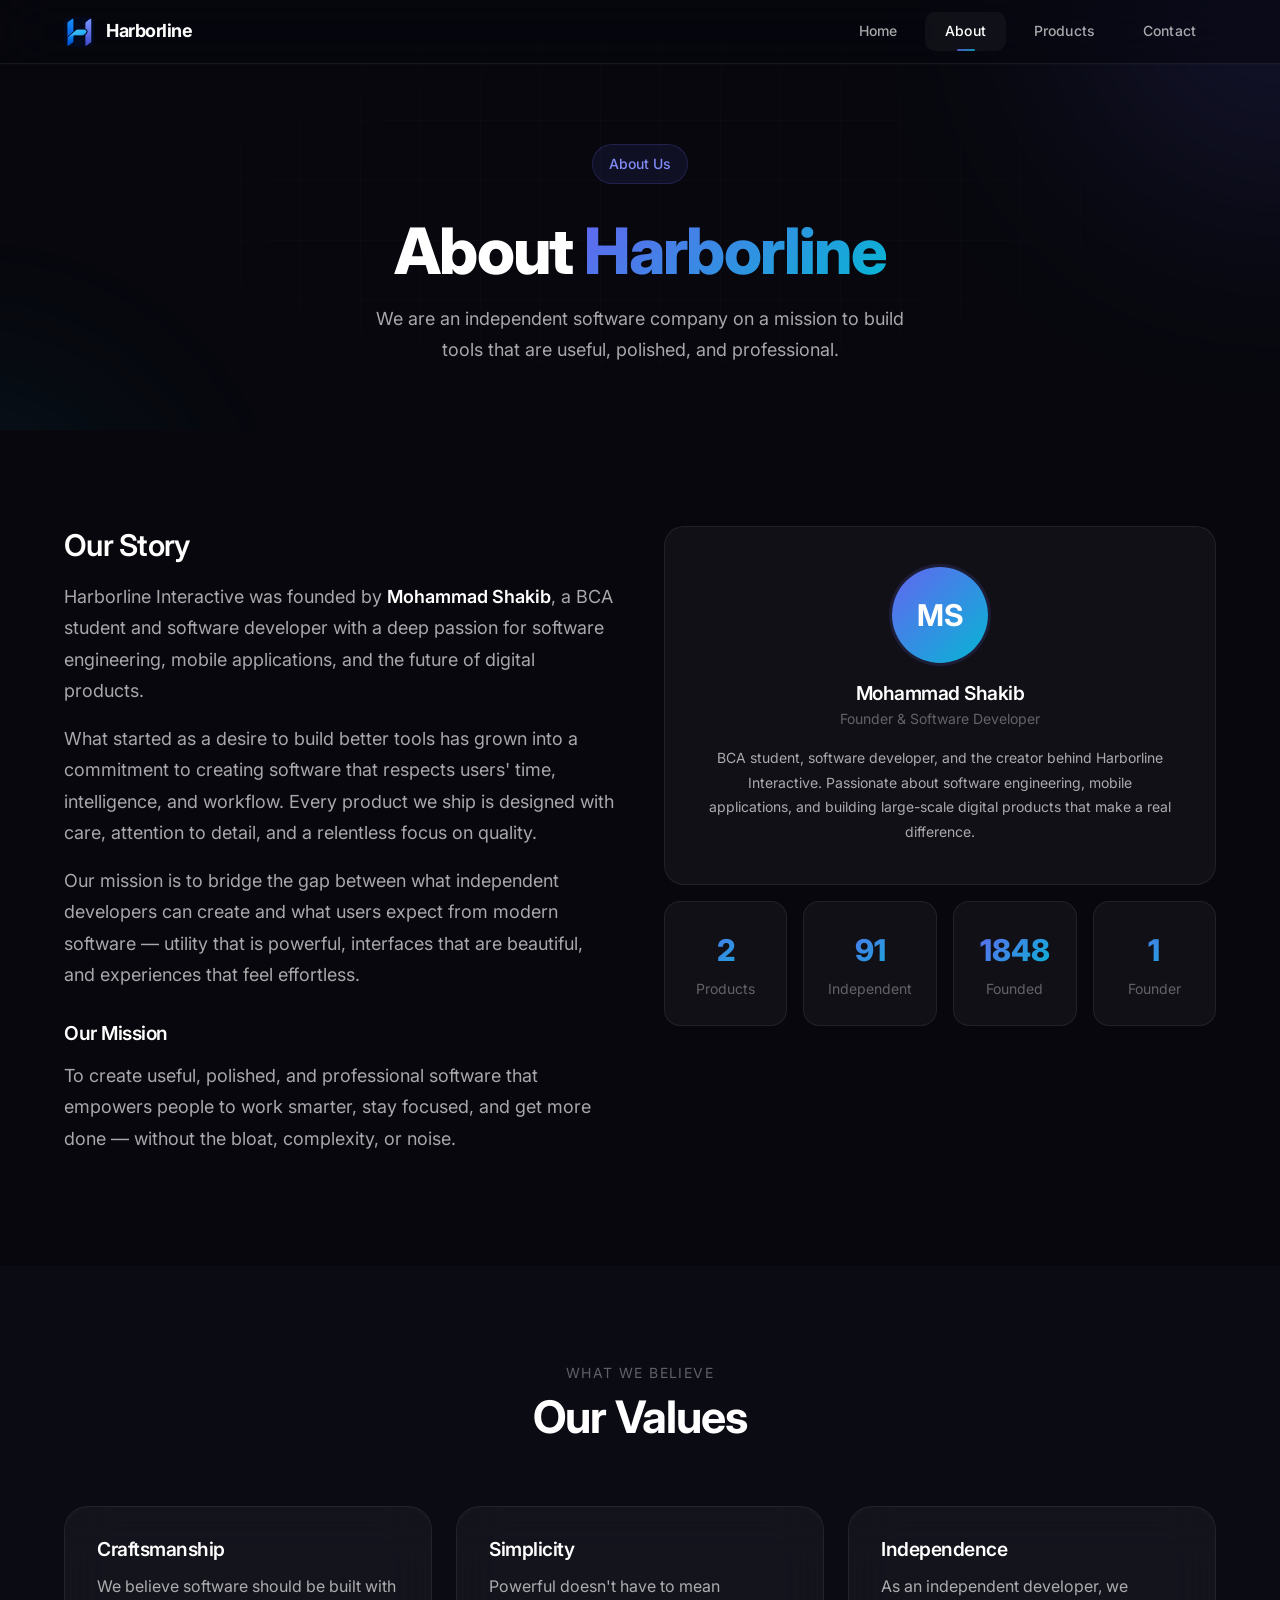
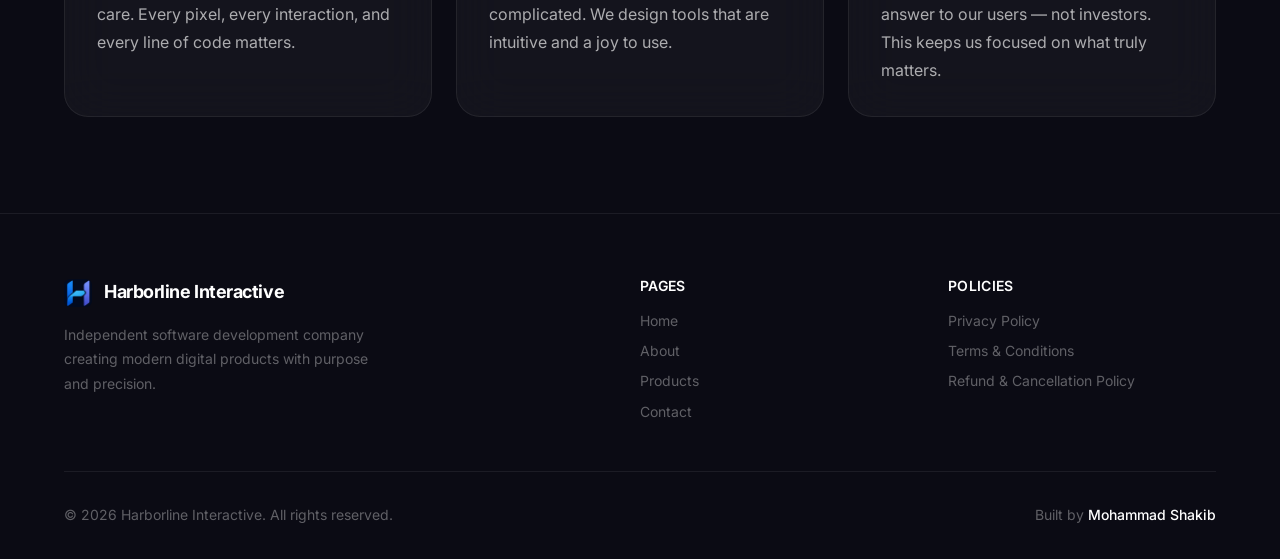
==== about.html @ 97994114 "Initial commit — Harborline Interactive website" ====
<!DOCTYPE html>
<html lang="en">
<head>
  <meta charset="UTF-8">
  <meta name="viewport" content="width=device-width, initial-scale=1.0">
  <title>About — Harborline Interactive</title>
  <meta name="description" content="Learn about Harborline Interactive, founded by Mohammad Shakib — an independent software development company building modern utility applications and productivity tools.">
  <link rel="canonical" href="https://harborline.com/about.html">
  <meta property="og:title" content="About — Harborline Interactive">
  <meta property="og:description" content="Independent software development company founded by Mohammad Shakib.">
  <meta property="og:url" content="https://harborline.com/about.html">
  <meta property="og:type" content="website">
  <link rel="icon" type="image/svg+xml" href="data:image/svg+xml,%3Csvg xmlns='http://www.w3.org/2000/svg' viewBox='0 0 32 32'%3E%3Crect width='32' height='32' rx='8' fill='%236366f1'/%3E%3Ctext x='16' y='22' font-size='18' font-weight='800' fill='white' text-anchor='middle' font-family='Inter, sans-serif'%3EH%3C/text%3E%3C/svg%3E">
  <link rel="stylesheet" href="css/style.css">
</head>
<body>

  <!-- Navigation -->
  <header class="nav" role="banner">
    <div class="nav-inner">
      <a href="index.html" class="nav-logo" aria-label="Harborline Interactive Home">
        <img src="assets/images/harborline-logo.jpeg" alt="Harborline Interactive" class="nav-logo-img">
        <span>Harborline</span>
      </a>
      <nav class="nav-links" role="navigation" aria-label="Main navigation">
        <a href="index.html">Home</a>
        <a href="about.html">About</a>
        <a href="products.html">Products</a>
        <a href="contact.html">Contact</a>
      </nav>
      <button class="nav-toggle" aria-label="Toggle menu" aria-expanded="false">
        <svg class="nav-icon-hamburger" xmlns="http://www.w3.org/2000/svg" width="20" height="20" viewBox="0 0 24 24" fill="none" stroke="currentColor" stroke-width="2" stroke-linecap="round" stroke-linejoin="round"><line x1="4" x2="20" y1="12" y2="12"/><line x1="4" x2="20" y1="6" y2="6"/><line x1="4" x2="20" y1="18" y2="18"/></svg>
        <svg class="nav-icon-close" xmlns="http://www.w3.org/2000/svg" width="20" height="20" viewBox="0 0 24 24" fill="none" stroke="currentColor" stroke-width="2" stroke-linecap="round" stroke-linejoin="round" style="display:none"><path d="M18 6 6 18"/><path d="m6 6 12 12"/></svg>
      </button>
    </div>
  </header>

  <!-- Hero -->
  <section class="about-hero" aria-label="About hero">
    <div class="hero-bg" aria-hidden="true">
      <div class="hero-grid"></div>
      <div class="hero-gradient hero-gradient-1" style="width:400px;height:400px;"></div>
      <div class="hero-gradient hero-gradient-2" style="width:300px;height:300px;"></div>
    </div>
    <div class="container">
      <div class="reveal">
        <span class="hero-badge">About Us</span>
        <h1 class="heading-1" style="margin-bottom:var(--space-4);">
          About <span class="text-gradient">Harborline</span>
        </h1>
        <p class="body-large" style="max-width:540px;margin:0 auto;">
          We are an independent software company on a mission to build tools that are useful, polished, and professional.
        </p>
      </div>
    </div>
  </section>

  <!-- Story -->
  <section class="section" aria-label="Our story">
    <div class="container">
      <div class="about-grid">
        <div class="about-content">
          <div class="reveal">
            <h2 class="heading-3" style="margin-bottom:var(--space-4);">Our Story</h2>
            <p>
              Harborline Interactive was founded by <strong style="color:var(--color-text-primary);font-weight:600;">Mohammad Shakib</strong>, a BCA student and software developer with a deep passion for software engineering, mobile applications, and the future of digital products.
            </p>
            <p>
              What started as a desire to build better tools has grown into a commitment to creating software that respects users' time, intelligence, and workflow. Every product we ship is designed with care, attention to detail, and a relentless focus on quality.
            </p>
            <p>
              Our mission is to bridge the gap between what independent developers can create and what users expect from modern software — utility that is powerful, interfaces that are beautiful, and experiences that feel effortless.
            </p>
          </div>
          <div class="reveal reveal-delay-2" style="margin-top:var(--space-8);">
            <h3 class="heading-4" style="margin-bottom:var(--space-4);">Our Mission</h3>
            <p>
              To create useful, polished, and professional software that empowers people to work smarter, stay focused, and get more done — without the bloat, complexity, or noise.
            </p>
          </div>
        </div>
        <div>
          <div class="reveal reveal-delay-1">
            <div class="about-founder">
              <div class="about-founder-avatar" aria-hidden="true">MS</div>
              <h3 class="heading-4">Mohammad Shakib</h3>
              <p class="founder-title">Founder &amp; Software Developer</p>
              <p class="founder-bio">
                BCA student, software developer, and the creator behind Harborline Interactive. Passionate about software engineering, mobile applications, and building large-scale digital products that make a real difference.
              </p>
            </div>
          </div>
          <div class="about-stats" style="margin-top:var(--space-4);">
            <div class="stat-item reveal reveal-scale reveal-delay-1">
              <div class="stat-number text-gradient" data-count="2" data-suffix="+">0</div>
              <div class="stat-label">Products</div>
            </div>
            <div class="stat-item reveal reveal-scale reveal-delay-2">
              <div class="stat-number text-gradient" data-count="100" data-suffix="%">0</div>
              <div class="stat-label">Independent</div>
            </div>
            <div class="stat-item reveal reveal-scale reveal-delay-3">
              <div class="stat-number text-gradient" data-count="2025" data-suffix="">0</div>
              <div class="stat-label">Founded</div>
            </div>
            <div class="stat-item reveal reveal-scale reveal-delay-4">
              <div class="stat-number text-gradient" data-count="1" data-suffix="">0</div>
              <div class="stat-label">Founder</div>
            </div>
          </div>
        </div>
      </div>
    </div>
  </section>

  <!-- Values -->
  <section class="section" style="background:var(--color-bg-alt);" aria-label="Our values">
    <div class="container">
      <div class="section-header reveal">
        <span class="text-small" style="display:block;margin-bottom:var(--space-2);text-transform:uppercase;letter-spacing:0.1em;">What We Believe</span>
        <h2 class="heading-2">Our Values</h2>
      </div>
      <div class="grid-3">
        <div class="glass-card reveal reveal-delay-1">
          <h3 class="heading-4" style="margin-bottom:var(--space-3);">Craftsmanship</h3>
          <p class="body-regular">We believe software should be built with care. Every pixel, every interaction, and every line of code matters.</p>
        </div>
        <div class="glass-card reveal reveal-delay-2">
          <h3 class="heading-4" style="margin-bottom:var(--space-3);">Simplicity</h3>
          <p class="body-regular">Powerful doesn't have to mean complicated. We design tools that are intuitive and a joy to use.</p>
        </div>
        <div class="glass-card reveal reveal-delay-3">
          <h3 class="heading-4" style="margin-bottom:var(--space-3);">Independence</h3>
          <p class="body-regular">As an independent developer, we answer to our users — not investors. This keeps us focused on what truly matters.</p>
        </div>
      </div>
    </div>
  </section>

  <!-- Footer -->
  <footer class="footer" role="contentinfo">
    <div class="container">
      <div class="footer-grid">
        <div class="footer-brand">
          <a href="index.html" class="nav-logo">
            <img src="assets/images/harborline-logo.jpeg" alt="Harborline Interactive" class="nav-logo-img">
            <span>Harborline Interactive</span>
          </a>
          <p>Independent software development company creating modern digital products with purpose and precision.</p>
        </div>
        <div class="footer-links">
          <h4>Pages</h4>
          <nav aria-label="Footer pages">
            <a href="index.html">Home</a>
            <a href="about.html">About</a>
            <a href="products.html">Products</a>
            <a href="contact.html">Contact</a>
          </nav>
        </div>
        <div class="footer-links">
          <h4>Policies</h4>
          <nav aria-label="Footer policies">
            <a href="privacy.html">Privacy Policy</a>
            <a href="terms.html">Terms &amp; Conditions</a>
            <a href="refund.html">Refund &amp; Cancellation Policy</a>
          </nav>
        </div>
      </div>
      <div class="footer-bottom">
        <p>&copy; <span class="footer-year">2025</span> Harborline Interactive. All rights reserved.</p>
        <p>Built by <strong style="color:var(--color-text-primary);font-weight:500;">Mohammad Shakib</strong></p>
      </div>
    </div>
  </footer>

  <script src="js/main.js"></script>
</body>
</html>
---- css/style.css ----
/* ==========================================================================
   Harborline Interactive — Design System
   ========================================================================== */

@import url('https://fonts.googleapis.com/css2?family=Inter:wght@300;400;500;600;700;800;900&display=swap');

/* --------------------------------------------------------------------------
   1.  CSS Custom Properties
   -------------------------------------------------------------------------- */
:root {
  /* Colours */
  --color-bg: #07070d;
  --color-bg-alt: #0b0b14;
  --color-surface: rgba(255, 255, 255, 0.03);
  --color-surface-hover: rgba(255, 255, 255, 0.06);
  --color-surface-glass: rgba(255, 255, 255, 0.04);
  --color-surface-glass-strong: rgba(255, 255, 255, 0.07);
  --color-border: rgba(255, 255, 255, 0.07);
  --color-border-hover: rgba(255, 255, 255, 0.14);
  --color-border-subtle: rgba(255, 255, 255, 0.04);
  --color-text-primary: #ffffff;
  --color-text-secondary: rgba(255, 255, 255, 0.65);
  --color-text-tertiary: rgba(255, 255, 255, 0.35);
  --color-accent: #6366f1;
  --color-accent-light: #818cf8;
  --color-accent-dark: #4f46e5;
  --color-cyan: #06b6d4;
  --color-cyan-light: #22d3ee;
  --color-gradient-1: linear-gradient(135deg, #6366f1, #06b6d4);
  --color-gradient-2: linear-gradient(135deg, #4f46e5, #0891b2);
  --color-gradient-text: linear-gradient(135deg, #6366f1 0%, #06b6d4 100%);
  --color-gradient-soft: linear-gradient(135deg, rgba(99, 102, 241, 0.15), rgba(6, 182, 212, 0.08));
  --color-success: #10b981;
  --color-warning: #f59e0b;
  --color-error: #ef4444;

  /* Typography */
  --font-sans: 'Inter', -apple-system, BlinkMacSystemFont, 'Segoe UI', Roboto, sans-serif;
  --font-mono: 'JetBrains Mono', 'Fira Code', monospace;

  --text-xs: 0.75rem;
  --text-sm: 0.875rem;
  --text-base: 1rem;
  --text-lg: 1.125rem;
  --text-xl: 1.25rem;
  --text-2xl: 1.5rem;
  --text-3xl: 1.875rem;
  --text-4xl: 2.25rem;
  --text-5xl: 3rem;
  --text-6xl: 3.75rem;
  --text-7xl: 4.5rem;

  --leading-tight: 1.1;
  --leading-snug: 1.3;
  --leading-normal: 1.6;
  --leading-relaxed: 1.75;

  --tracking-tight: -0.025em;
  --tracking-normal: 0;
  --tracking-wide: 0.025em;

  /* Spacing */
  --space-1: 0.25rem;
  --space-2: 0.5rem;
  --space-3: 0.75rem;
  --space-4: 1rem;
  --space-5: 1.25rem;
  --space-6: 1.5rem;
  --space-8: 2rem;
  --space-10: 2.5rem;
  --space-12: 3rem;
  --space-16: 4rem;
  --space-20: 5rem;
  --space-24: 6rem;
  --space-32: 8rem;

  /* Layout */
  --max-width: 1200px;
  --max-width-narrow: 800px;
  --nav-height: 4rem;

  /* Radius */
  --radius-sm: 6px;
  --radius-md: 10px;
  --radius-lg: 16px;
  --radius-xl: 24px;
  --radius-full: 9999px;

  /* Shadows */
  --shadow-sm: 0 1px 2px rgba(0, 0, 0, 0.3);
  --shadow-md: 0 4px 24px rgba(0, 0, 0, 0.3);
  --shadow-lg: 0 8px 48px rgba(0, 0, 0, 0.4);
  --shadow-glow: 0 0 40px rgba(99, 102, 241, 0.15);
  --shadow-glow-cyan: 0 0 40px rgba(6, 182, 212, 0.12);

  /* Transitions */
  --transition-fast: 0.2s cubic-bezier(0.16, 1, 0.3, 1);
  --transition-base: 0.4s cubic-bezier(0.16, 1, 0.3, 1);
  --transition-slow: 0.6s cubic-bezier(0.16, 1, 0.3, 1);
  --transition-spring: 0.6s cubic-bezier(0.34, 1.56, 0.64, 1);

  /* Z-index */
  --z-base: 1;
  --z-dropdown: 10;
  --z-sticky: 100;
  --z-nav: 200;
  --z-overlay: 300;
  --z-modal: 400;
}

/* --------------------------------------------------------------------------
   2.  Reset
   -------------------------------------------------------------------------- */
*,
*::before,
*::after {
  margin: 0;
  padding: 0;
  box-sizing: border-box;
}

html {
  font-size: 16px;
  scroll-behavior: smooth;
  -webkit-font-smoothing: antialiased;
  -moz-osx-font-smoothing: grayscale;
  text-rendering: optimizeLegibility;
}

body {
  font-family: var(--font-sans);
  background: var(--color-bg);
  color: var(--color-text-primary);
  line-height: var(--leading-normal);
  overflow-x: hidden;
  min-height: 100vh;
}

img, picture, video, canvas, svg {
  display: block;
  max-width: 100%;
}

input, button, textarea, select {
  font: inherit;
  color: inherit;
}

button {
  cursor: pointer;
  border: none;
  background: none;
}

a {
  color: inherit;
  text-decoration: none;
}

ul, ol {
  list-style: none;
}

h1, h2, h3, h4, h5, h6 {
  overflow-wrap: break-word;
  line-height: var(--leading-tight);
}

p {
  overflow-wrap: break-word;
}

/* Focus styles for accessibility */
:focus-visible {
  outline: 2px solid var(--color-accent);
  outline-offset: 2px;
  border-radius: var(--radius-sm);
}

/* Selection */
::selection {
  background: rgba(99, 102, 241, 0.3);
  color: white;
}

/* Scrollbar */
::-webkit-scrollbar {
  width: 6px;
}
::-webkit-scrollbar-track {
  background: var(--color-bg);
}
::-webkit-scrollbar-thumb {
  background: rgba(255, 255, 255, 0.1);
  border-radius: var(--radius-full);
}
::-webkit-scrollbar-thumb:hover {
  background: rgba(255, 255, 255, 0.2);
}

/* --------------------------------------------------------------------------
   3.  Typography
   -------------------------------------------------------------------------- */
.heading-1 {
  font-size: clamp(2.25rem, 5vw, var(--text-7xl));
  font-weight: 800;
  letter-spacing: var(--tracking-tight);
  line-height: var(--leading-tight);
}

.heading-2 {
  font-size: clamp(1.75rem, 3.5vw, var(--text-5xl));
  font-weight: 700;
  letter-spacing: var(--tracking-tight);
  line-height: var(--leading-tight);
}

.heading-3 {
  font-size: clamp(1.25rem, 2.5vw, var(--text-3xl));
  font-weight: 600;
  letter-spacing: var(--tracking-tight);
  line-height: var(--leading-snug);
}

.heading-4 {
  font-size: clamp(1.125rem, 1.5vw, var(--text-xl));
  font-weight: 600;
  letter-spacing: var(--tracking-tight);
}

.body-large {
  font-size: var(--text-lg);
  line-height: var(--leading-relaxed);
  color: var(--color-text-secondary);
}

.body-regular {
  font-size: var(--text-base);
  line-height: var(--leading-relaxed);
  color: var(--color-text-secondary);
}

.text-gradient {
  background: var(--color-gradient-text);
  -webkit-background-clip: text;
  -webkit-text-fill-color: transparent;
  background-clip: text;
}

.text-accent {
  color: var(--color-accent-light);
}

.text-small {
  font-size: var(--text-sm);
  color: var(--color-text-tertiary);
}

/* --------------------------------------------------------------------------
   4.  Layout & Grid
   -------------------------------------------------------------------------- */
.container {
  width: 100%;
  max-width: var(--max-width);
  margin: 0 auto;
  padding: 0 var(--space-6);
}

.container-narrow {
  max-width: var(--max-width-narrow);
}

.section {
  padding: var(--space-24) 0;
}

.section-header {
  text-align: center;
  max-width: 640px;
  margin: 0 auto var(--space-16);
}

.section-header h2 {
  margin-bottom: var(--space-4);
}

.section-header p {
  font-size: var(--text-lg);
  color: var(--color-text-secondary);
  line-height: var(--leading-relaxed);
}

.grid-2 {
  display: grid;
  grid-template-columns: 1fr;
  gap: var(--space-8);
}

.grid-3 {
  display: grid;
  grid-template-columns: 1fr;
  gap: var(--space-6);
}

/* --------------------------------------------------------------------------
   5.  Navigation — Premium Glass Bar
   -------------------------------------------------------------------------- */
.nav {
  position: fixed;
  top: 0;
  left: 0;
  right: 0;
  z-index: var(--z-nav);
  height: var(--nav-height);
  background: rgba(7, 7, 13, 0.55);
  backdrop-filter: blur(28px) saturate(1.2);
  -webkit-backdrop-filter: blur(28px) saturate(1.2);
  border-bottom: 1px solid var(--color-border);
  box-shadow: 0 1px 0 rgba(255, 255, 255, 0.02);
  transition: var(--transition-base);
}

.nav.scrolled {
  background: rgba(7, 7, 13, 0.88);
  border-bottom-color: var(--color-border-hover);
  box-shadow: 0 4px 32px rgba(0, 0, 0, 0.3);
}

.nav-inner {
  display: flex;
  align-items: center;
  justify-content: space-between;
  height: 100%;
  max-width: var(--max-width);
  margin: 0 auto;
  padding: 0 var(--space-6);
}

.nav-logo {
  display: flex;
  align-items: center;
  gap: var(--space-3);
  font-weight: 700;
  font-size: var(--text-lg);
  letter-spacing: var(--tracking-tight);
  color: var(--color-text-primary);
  flex-shrink: 0;
}

.nav-logo-img {
  display: block;
  height: 30px;
  width: auto;
  border-radius: var(--radius-sm);
  flex-shrink: 0;
}

.nav-links {
  display: flex;
  align-items: center;
  gap: var(--space-2);
}

.nav-links a {
  padding: var(--space-2) var(--space-5);
  border-radius: var(--radius-md);
  font-size: var(--text-sm);
  font-weight: 500;
  color: var(--color-text-secondary);
  transition: all var(--transition-fast);
  position: relative;
  letter-spacing: 0.01em;
}

.nav-links a:hover {
  color: var(--color-text-primary);
  background: rgba(255, 255, 255, 0.06);
}

.nav-links a.active {
  color: var(--color-text-primary);
  background: rgba(255, 255, 255, 0.04);
}

.nav-links a.active::after {
  content: '';
  position: absolute;
  bottom: 0;
  left: 50%;
  transform: translateX(-50%);
  width: 18px;
  height: 2px;
  background: var(--color-gradient-1);
  border-radius: var(--radius-full);
  opacity: 0.8;
}

.nav-toggle {
  display: none;
  width: 40px;
  height: 40px;
  align-items: center;
  justify-content: center;
  border-radius: var(--radius-md);
  color: var(--color-text-primary);
  background: rgba(255, 255, 255, 0.04);
  border: 1px solid var(--color-border);
  cursor: pointer;
  transition: var(--transition-fast);
  position: relative;
}

.nav-toggle:hover {
  background: rgba(255, 255, 255, 0.08);
  border-color: var(--color-border-hover);
}

.nav-toggle svg {
  width: 20px;
  height: 20px;
}

.nav-icon-hamburger,
.nav-icon-close {
  position: absolute;
  top: 50%;
  left: 50%;
  transform: translate(-50%, -50%);
}

/* Mobile menu */
@media (max-width: 768px) {
  .nav-toggle {
    display: flex;
  }

  .nav-links {
    position: fixed;
    top: var(--nav-height);
    left: 0;
    right: 0;
    background: rgba(7, 7, 13, 0.96);
    backdrop-filter: blur(28px);
    -webkit-backdrop-filter: blur(28px);
    border-bottom: 1px solid var(--color-border);
    flex-direction: column;
    padding: var(--space-5);
    gap: var(--space-1);
    transform: translateY(-110%);
    opacity: 0;
    transition: var(--transition-base);
    pointer-events: none;
  }

  .nav-links.open {
    transform: translateY(0);
    opacity: 1;
    pointer-events: all;
  }

  .nav-links a {
    width: 100%;
    padding: var(--space-3) var(--space-5);
    font-size: var(--text-base);
  }

  .nav-links a.active::after {
    display: none;
  }
}

/* --------------------------------------------------------------------------
   6.  Hero Section
   -------------------------------------------------------------------------- */
.hero {
  position: relative;
  min-height: 100vh;
  display: flex;
  align-items: center;
  justify-content: center;
  overflow: hidden;
  padding: var(--nav-height) var(--space-6) var(--space-16);
}

.hero-bg {
  position: absolute;
  inset: 0;
  z-index: 0;
  overflow: hidden;
}

.hero-gradient {
  position: absolute;
  width: 600px;
  height: 600px;
  border-radius: 50%;
  filter: blur(120px);
  opacity: 0.15;
  pointer-events: none;
}

.hero-gradient-1 {
  top: -200px;
  right: -200px;
  background: #6366f1;
  animation: float-slow 20s ease-in-out infinite;
}

.hero-gradient-2 {
  bottom: -300px;
  left: -200px;
  background: #06b6d4;
  animation: float-slow 25s ease-in-out infinite reverse;
}

.hero-gradient-3 {
  top: 50%;
  left: 50%;
  transform: translate(-50%, -50%);
  background: #8b5cf6;
  opacity: 0.08;
  animation: float-slow 30s ease-in-out infinite;
}

.hero-grid {
  position: absolute;
  inset: 0;
  background-image:
    linear-gradient(rgba(255, 255, 255, 0.02) 1px, transparent 1px),
    linear-gradient(90deg, rgba(255, 255, 255, 0.02) 1px, transparent 1px);
  background-size: 60px 60px;
  mask-image: radial-gradient(ellipse at center, black 30%, transparent 70%);
  -webkit-mask-image: radial-gradient(ellipse at center, black 30%, transparent 70%);
}

.hero-content {
  position: relative;
  z-index: 1;
  text-align: center;
  max-width: 800px;
  animation: hero-fade-in 1s ease-out forwards;
}

.hero-badge {
  display: inline-flex;
  align-items: center;
  gap: var(--space-2);
  padding: var(--space-2) var(--space-4);
  background: rgba(99, 102, 241, 0.1);
  border: 1px solid rgba(99, 102, 241, 0.2);
  border-radius: var(--radius-full);
  font-size: var(--text-sm);
  font-weight: 500;
  color: var(--color-accent-light);
  margin-bottom: var(--space-8);
  animation: hero-slide-up 0.8s 0.2s ease-out both;
}

.hero h1 {
  margin-bottom: var(--space-6);
  animation: hero-slide-up 0.8s 0.3s ease-out both;
}

.hero p {
  font-size: clamp(var(--text-lg), 2vw, var(--text-xl));
  color: var(--color-text-secondary);
  line-height: var(--leading-relaxed);
  max-width: 600px;
  margin: 0 auto var(--space-10);
  animation: hero-slide-up 0.8s 0.4s ease-out both;
}

.hero-actions {
  display: flex;
  align-items: center;
  justify-content: center;
  gap: var(--space-4);
  flex-wrap: wrap;
  animation: hero-slide-up 0.8s 0.5s ease-out both;
}

.hero-scroll {
  position: absolute;
  bottom: var(--space-10);
  left: 50%;
  transform: translateX(-50%);
  animation: hero-fade-in 1s 1.5s both;
}

.hero-scroll a {
  display: flex;
  flex-direction: column;
  align-items: center;
  gap: var(--space-2);
  color: var(--color-text-tertiary);
  font-size: var(--text-xs);
  letter-spacing: var(--tracking-wide);
  text-transform: uppercase;
  transition: var(--transition-fast);
}

.hero-scroll a:hover {
  color: var(--color-text-secondary);
}

.scroll-indicator {
  width: 1px;
  height: 40px;
  background: linear-gradient(to bottom, var(--color-text-tertiary), transparent);
  animation: scroll-pulse 2s ease-in-out infinite;
}

/* --------------------------------------------------------------------------
   7.  Buttons
   -------------------------------------------------------------------------- */
.btn {
  display: inline-flex;
  align-items: center;
  justify-content: center;
  gap: var(--space-2);
  padding: var(--space-3) var(--space-6);
  border-radius: var(--radius-md);
  font-size: var(--text-sm);
  font-weight: 600;
  line-height: 1;
  transition: var(--transition-base);
  white-space: nowrap;
  position: relative;
  overflow: hidden;
}

.btn-primary {
  background: var(--color-gradient-1);
  color: white;
  box-shadow: var(--shadow-glow);
  border: 1px solid rgba(99, 102, 241, 0.3);
}

.btn-primary:hover {
  transform: translateY(-2px);
  box-shadow: 0 8px 32px rgba(99, 102, 241, 0.25);
}

.btn-primary:active {
  transform: translateY(0);
}

.btn-secondary {
  background: var(--color-surface);
  color: var(--color-text-primary);
  border: 1px solid var(--color-border);
}

.btn-secondary:hover {
  background: var(--color-surface-hover);
  border-color: var(--color-border-hover);
  transform: translateY(-2px);
}

.btn-ghost {
  color: var(--color-text-secondary);
  background: transparent;
  border: 1px solid transparent;
}

.btn-ghost:hover {
  color: var(--color-text-primary);
  background: var(--color-surface);
}

.btn-lg {
  padding: var(--space-4) var(--space-8);
  font-size: var(--text-base);
  border-radius: var(--radius-lg);
}

.btn-sm {
  padding: var(--space-2) var(--space-4);
  font-size: var(--text-xs);
}

.btn-icon {
  width: 40px;
  height: 40px;
  padding: 0;
  display: inline-flex;
  align-items: center;
  justify-content: center;
}

/* --------------------------------------------------------------------------
   8.  Glass Card — Premium
   -------------------------------------------------------------------------- */
.glass-card {
  background: var(--color-surface-glass);
  backdrop-filter: blur(24px);
  -webkit-backdrop-filter: blur(24px);
  border: 1px solid var(--color-border);
  border-radius: var(--radius-xl);
  padding: var(--space-8);
  transition: all var(--transition-base);
}

.glass-card:hover {
  background: var(--color-surface-glass-strong);
  border-color: var(--color-border-hover);
  transform: translateY(-2px);
  box-shadow: var(--shadow-lg);
}

.glass-card-compact {
  padding: var(--space-6);
}

.glass-card-floating {
  box-shadow: var(--shadow-md);
}

.glass-card-floating:hover {
  box-shadow: var(--shadow-lg), var(--shadow-glow);
}

/* --------------------------------------------------------------------------
   9.  Product Cards — Refined with Banner Backgrounds
   -------------------------------------------------------------------------- */
.product-card {
  display: grid;
  grid-template-columns: 1fr;
  gap: var(--space-10);
  padding: var(--space-10);
  border-radius: 20px;
  background: var(--color-surface-glass);
  backdrop-filter: blur(24px);
  -webkit-backdrop-filter: blur(24px);
  border: 1px solid var(--color-border);
  transition: all var(--transition-base);
  position: relative;
  overflow: hidden;
}

.product-card:hover {
  border-color: var(--color-border-hover);
  box-shadow: var(--shadow-lg);
  background: var(--color-surface-glass-strong);
}

.product-card-info {
  position: relative;
  z-index: 1;
}

.product-card-info h3 {
  margin-bottom: var(--space-3);
}

.product-card-info > p {
  color: var(--color-text-secondary);
  line-height: var(--leading-relaxed);
  margin-bottom: var(--space-6);
}

.product-card-logo {
  display: inline-block;
  margin-bottom: var(--space-5);
}

.product-card-logo img {
  height: 44px;
  width: auto;
  border-radius: var(--radius-sm);
}

.product-features {
  display: grid;
  gap: var(--space-3);
  margin-bottom: var(--space-8);
}

.product-features li {
  display: flex;
  align-items: flex-start;
  gap: var(--space-3);
  font-size: var(--text-sm);
  color: var(--color-text-secondary);
  line-height: var(--leading-relaxed);
  padding: var(--space-2) var(--space-3);
  border-radius: var(--radius-md);
  transition: background var(--transition-fast);
}

.product-features li:hover {
  background: rgba(255, 255, 255, 0.03);
}

.product-features li svg {
  width: 18px;
  height: 18px;
  flex-shrink: 0;
  margin-top: 2px;
  opacity: 0.8;
}

.product-card-visual {
  position: relative;
  border-radius: 16px;
  overflow: hidden;
  min-height: 260px;
  display: flex;
  align-items: center;
  justify-content: center;
  background: linear-gradient(135deg, rgba(99, 102, 241, 0.08), rgba(6, 182, 212, 0.04));
  border: 1px solid var(--color-border-subtle);
}

/* Banner background system */
.product-card-banner {
  position: absolute;
  inset: 0;
  overflow: hidden;
}

.product-banner-img {
  position: absolute;
  inset: -20px;
  width: calc(100% + 40px);
  height: calc(100% + 40px);
  object-fit: cover;
  filter: blur(16px) brightness(0.55);
  opacity: 0.85;
  pointer-events: none;
  user-select: none;
}

.product-banner-overlay {
  position: absolute;
  inset: 0;
  background: linear-gradient(
    135deg,
    rgba(7, 7, 13, 0.55) 0%,
    rgba(7, 7, 13, 0.2) 50%,
    rgba(7, 7, 13, 0.4) 100%
  );
}

.product-card-logo-wrapper {
  position: relative;
  z-index: 1;
  display: flex;
  align-items: center;
  justify-content: center;
  padding: var(--space-8);
}

.product-card-logo-wrapper img {
  max-width: 120px;
  height: auto;
  filter: drop-shadow(0 4px 16px rgba(0, 0, 0, 0.4));
}

/* Products page — banner screenshot card */
.product-screenshot-card {
  position: relative;
  border-radius: 20px;
  overflow: hidden;
  min-height: 300px;
  display: flex;
  align-items: center;
  justify-content: center;
  border: 1px solid var(--color-border);
  background: var(--color-bg);
  margin-bottom: var(--space-10);
}

.product-screenshot-card .product-card-banner {
  position: absolute;
  inset: 0;
}

.product-screenshot-card .product-content {
  position: relative;
  z-index: 1;
  text-align: center;
  padding: var(--space-10);
}

.product-screenshot-card .product-content img {
  max-width: 100px;
  height: auto;
  margin: 0 auto var(--space-4);
  filter: drop-shadow(0 4px 16px rgba(0, 0, 0, 0.4));
}

.product-screenshot-card .product-content p {
  color: var(--color-text-secondary);
  font-size: var(--text-sm);
}

/* Legacy placeholder (kept for safety) */
.product-screenshot-placeholder {
  width: 100%;
  height: 100%;
  min-height: 240px;
  display: flex;
  flex-direction: column;
  align-items: center;
  justify-content: center;
  gap: var(--space-4);
  color: var(--color-text-tertiary);
  font-size: var(--text-sm);
  padding: var(--space-8);
  text-align: center;
}

.product-screenshot-placeholder .placeholder-icon {
  width: 64px;
  height: 64px;
  border-radius: var(--radius-lg);
  display: flex;
  align-items: center;
  justify-content: center;
  font-size: var(--text-2xl);
  font-weight: 700;
}

.placeholder-icon-primary {
  background: rgba(99, 102, 241, 0.15);
  color: var(--color-accent-light);
}

.placeholder-icon-cyan {
  background: rgba(6, 182, 212, 0.15);
  color: var(--color-cyan-light);
}

/* --------------------------------------------------------------------------
   10.  Feature Grid — Refined (Products page)
   -------------------------------------------------------------------------- */
.feature-grid {
  display: grid;
  grid-template-columns: 1fr;
  gap: var(--space-4);
}

.feature-item {
  padding: var(--space-6) var(--space-7);
  border-radius: 18px;
  background: var(--color-surface-glass);
  border: 1px solid var(--color-border);
  transition: all var(--transition-base);
  position: relative;
  overflow: hidden;
}

.feature-item::before {
  content: '';
  position: absolute;
  top: 0;
  left: 0;
  right: 0;
  height: 1px;
  background: linear-gradient(90deg, transparent, rgba(255, 255, 255, 0.06), transparent);
  opacity: 0;
  transition: opacity var(--transition-base);
}

.feature-item:hover {
  background: var(--color-surface-glass-strong);
  border-color: var(--color-border-hover);
  transform: translateY(-2px);
  box-shadow: var(--shadow-md);
}

.feature-item:hover::before {
  opacity: 1;
}

.feature-icon {
  width: 46px;
  height: 46px;
  border-radius: 12px;
  display: flex;
  align-items: center;
  justify-content: center;
  margin-bottom: var(--space-4);
  font-size: var(--text-lg);
  transition: transform var(--transition-fast);
}

.feature-item:hover .feature-icon {
  transform: scale(1.05);
}

.feature-icon-primary {
  background: rgba(99, 102, 241, 0.12);
  color: var(--color-accent-light);
}

.feature-icon-cyan {
  background: rgba(6, 182, 212, 0.12);
  color: var(--color-cyan-light);
}

.feature-item h4 {
  margin-bottom: var(--space-2);
  font-size: var(--text-base);
  color: var(--color-text-primary);
}

.feature-item p {
  font-size: var(--text-sm);
  color: var(--color-text-secondary);
  line-height: var(--leading-relaxed);
}

/* --------------------------------------------------------------------------
   11.  About Page
   -------------------------------------------------------------------------- */
.about-hero {
  position: relative;
  padding: calc(var(--nav-height) + var(--space-20)) 0 var(--space-16);
  text-align: center;
  overflow: hidden;
}

.about-grid {
  display: grid;
  grid-template-columns: 1fr;
  gap: var(--space-12);
  align-items: start;
}

.about-content p {
  margin-bottom: var(--space-4);
  font-size: var(--text-lg);
  color: var(--color-text-secondary);
  line-height: var(--leading-relaxed);
}

.about-founder {
  background: var(--color-surface-glass);
  border: 1px solid var(--color-border);
  border-radius: 20px;
  padding: var(--space-10);
  text-align: center;
  transition: all var(--transition-base);
}

.about-founder:hover {
  border-color: var(--color-border-hover);
  box-shadow: var(--shadow-md);
}

.about-founder-avatar {
  width: 96px;
  height: 96px;
  border-radius: 50%;
  background: var(--color-gradient-1);
  margin: 0 auto var(--space-5);
  display: flex;
  align-items: center;
  justify-content: center;
  font-size: var(--text-3xl);
  font-weight: 700;
  color: white;
  box-shadow: 0 0 0 3px rgba(99, 102, 241, 0.15);
}

.about-founder h3 {
  margin-bottom: var(--space-1);
}

.about-founder .founder-title {
  color: var(--color-text-tertiary);
  font-size: var(--text-sm);
  margin-bottom: var(--space-4);
}

.about-founder .founder-bio {
  font-size: var(--text-sm);
  color: var(--color-text-secondary);
  line-height: var(--leading-relaxed);
}

.about-stats {
  display: grid;
  grid-template-columns: repeat(2, 1fr);
  gap: var(--space-4);
}

.stat-item {
  text-align: center;
  padding: var(--space-6);
  border-radius: 16px;
  background: var(--color-surface-glass);
  border: 1px solid var(--color-border);
  transition: all var(--transition-base);
}

.stat-item:hover {
  border-color: var(--color-border-hover);
  background: var(--color-surface-glass-strong);
  transform: translateY(-1px);
}

.stat-number {
  font-size: var(--text-3xl);
  font-weight: 800;
  margin-bottom: var(--space-1);
}

.stat-label {
  font-size: var(--text-sm);
  color: var(--color-text-tertiary);
}

/* --------------------------------------------------------------------------
   12.  Products Page
   -------------------------------------------------------------------------- */
.product-page-hero {
  position: relative;
  padding: calc(var(--nav-height) + var(--space-20)) 0 var(--space-16);
  text-align: center;
  overflow: hidden;
}

.product-full {
  padding: var(--space-16) 0;
}

.product-full:nth-child(even) {
  background: var(--color-bg-alt);
}

.product-full-header {
  text-align: center;
  max-width: 600px;
  margin: 0 auto var(--space-12);
}

.product-full-header .product-icon-large {
  width: 64px;
  height: 64px;
  border-radius: var(--radius-lg);
  display: inline-flex;
  align-items: center;
  justify-content: center;
  font-size: var(--text-2xl);
  font-weight: 700;
  margin-bottom: var(--space-4);
}

.product-full-header .product-logo-header {
  display: block;
  margin: 0 auto var(--space-5);
  height: 56px;
  width: auto;
}

.product-full-header h2 {
  margin-bottom: var(--space-3);
}

.product-full-header p {
  color: var(--color-text-secondary);
  line-height: var(--leading-relaxed);
}

/* --------------------------------------------------------------------------
   13.  Contact Page
   -------------------------------------------------------------------------- */
.contact-section {
  padding: calc(var(--nav-height) + var(--space-20)) 0 var(--space-16);
}

.contact-grid {
  display: grid;
  grid-template-columns: 1fr;
  gap: var(--space-10);
}

.contact-info-card {
  padding: var(--space-8);
  border-radius: 20px;
  background: var(--color-surface-glass);
  border: 1px solid var(--color-border);
  transition: all var(--transition-base);
}

.contact-info-card:hover {
  border-color: var(--color-border-hover);
  box-shadow: var(--shadow-md);
}

.contact-info-card h3 {
  margin-bottom: var(--space-6);
}

.contact-item {
  display: flex;
  align-items: flex-start;
  gap: var(--space-4);
  padding: var(--space-4) 0;
  border-bottom: 1px solid var(--color-border);
}

.contact-item:last-child {
  border-bottom: none;
}

.contact-item-icon {
  width: 40px;
  height: 40px;
  border-radius: var(--radius-md);
  background: rgba(99, 102, 241, 0.1);
  display: flex;
  align-items: center;
  justify-content: center;
  flex-shrink: 0;
  color: var(--color-accent-light);
}

.contact-item-label {
  font-size: var(--text-sm);
  color: var(--color-text-tertiary);
  margin-bottom: var(--space-1);
}

.contact-item-value {
  font-size: var(--text-base);
  color: var(--color-text-primary);
  font-weight: 500;
}

/* --------------------------------------------------------------------------
   14.  Policy Pages
   -------------------------------------------------------------------------- */
.policy-page {
  padding: calc(var(--nav-height) + var(--space-20)) 0 var(--space-16);
}

.policy-header {
  text-align: center;
  margin-bottom: var(--space-16);
}

.policy-header h1 {
  margin-bottom: var(--space-3);
}

.policy-header p {
  color: var(--color-text-tertiary);
  font-size: var(--text-sm);
}

.policy-content {
  max-width: var(--max-width-narrow);
  margin: 0 auto;
}

.policy-content section {
  margin-bottom: var(--space-10);
}

.policy-content h2 {
  font-size: var(--text-2xl);
  font-weight: 700;
  margin-bottom: var(--space-3);
  color: var(--color-text-primary);
}

.policy-content h3 {
  font-size: var(--text-lg);
  font-weight: 600;
  margin-bottom: var(--space-2);
  color: var(--color-text-primary);
}

.policy-content p {
  margin-bottom: var(--space-4);
  color: var(--color-text-secondary);
  line-height: var(--leading-relaxed);
}

.policy-content ul {
  margin-bottom: var(--space-4);
  padding-left: var(--space-6);
}

.policy-content ul li {
  color: var(--color-text-secondary);
  line-height: var(--leading-relaxed);
  margin-bottom: var(--space-2);
  list-style: disc;
}

.policy-content ul li::marker {
  color: var(--color-accent);
}

/* --------------------------------------------------------------------------
   15.  Footer
   -------------------------------------------------------------------------- */
.footer {
  border-top: 1px solid var(--color-border);
  background: var(--color-bg-alt);
  padding: var(--space-16) 0 var(--space-8);
}

.footer-grid {
  display: grid;
  grid-template-columns: 1fr;
  gap: var(--space-10);
  margin-bottom: var(--space-12);
}

.footer-brand .nav-logo-img {
  height: 28px;
}

.footer-brand p {
  margin-top: var(--space-4);
  font-size: var(--text-sm);
  color: var(--color-text-tertiary);
  max-width: 320px;
  line-height: var(--leading-relaxed);
}

.footer-links h4 {
  font-size: var(--text-sm);
  font-weight: 600;
  color: var(--color-text-primary);
  margin-bottom: var(--space-4);
  text-transform: uppercase;
  letter-spacing: var(--tracking-wide);
}

.footer-links nav {
  display: flex;
  flex-direction: column;
  gap: var(--space-2);
}

.footer-links a {
  font-size: var(--text-sm);
  color: var(--color-text-tertiary);
  transition: var(--transition-fast);
  width: fit-content;
}

.footer-links a:hover {
  color: var(--color-text-primary);
}

.footer-bottom {
  padding-top: var(--space-8);
  border-top: 1px solid var(--color-border);
  display: flex;
  flex-direction: column;
  align-items: center;
  gap: var(--space-4);
  text-align: center;
}

.footer-bottom p {
  font-size: var(--text-sm);
  color: var(--color-text-tertiary);
}

/* --------------------------------------------------------------------------
   16.  Reveal Animations (Intersection Observer)
   -------------------------------------------------------------------------- */
.reveal {
  opacity: 0;
  transform: translateY(30px);
  transition: opacity 0.7s ease-out, transform 0.7s ease-out;
}

.reveal.visible {
  opacity: 1;
  transform: translateY(0);
}

.reveal-delay-1 { transition-delay: 0.1s; }
.reveal-delay-2 { transition-delay: 0.2s; }
.reveal-delay-3 { transition-delay: 0.3s; }
.reveal-delay-4 { transition-delay: 0.4s; }
.reveal-delay-5 { transition-delay: 0.5s; }

.reveal-scale {
  opacity: 0;
  transform: scale(0.95);
  transition: opacity 0.7s ease-out, transform 0.7s ease-out;
}

.reveal-scale.visible {
  opacity: 1;
  transform: scale(1);
}

/* --------------------------------------------------------------------------
   17.  Keyframes
   -------------------------------------------------------------------------- */
@keyframes hero-fade-in {
  from { opacity: 0; }
  to { opacity: 1; }
}

@keyframes hero-slide-up {
  from {
    opacity: 0;
    transform: translateY(20px);
  }
  to {
    opacity: 1;
    transform: translateY(0);
  }
}

@keyframes float-slow {
  0%, 100% { transform: translate(0, 0) scale(1); }
  33% { transform: translate(30px, -30px) scale(1.05); }
  66% { transform: translate(-20px, 20px) scale(0.95); }
}

@keyframes scroll-pulse {
  0%, 100% { opacity: 0.4; }
  50% { opacity: 1; }
}

@keyframes pulse-glow {
  0%, 100% { box-shadow: 0 0 20px rgba(99, 102, 241, 0.1); }
  50% { box-shadow: 0 0 40px rgba(99, 102, 241, 0.2); }
}

/* --------------------------------------------------------------------------
   18.  Utility
   -------------------------------------------------------------------------- */
.sr-only {
  position: absolute;
  width: 1px;
  height: 1px;
  padding: 0;
  margin: -1px;
  overflow: hidden;
  clip: rect(0, 0, 0, 0);
  white-space: nowrap;
  border-width: 0;
}

.gap-2 { gap: var(--space-2); }
.gap-3 { gap: var(--space-3); }
.gap-4 { gap: var(--space-4); }
.gap-6 { gap: var(--space-6); }
.gap-8 { gap: var(--space-8); }

.mt-4 { margin-top: var(--space-4); }
.mt-6 { margin-top: var(--space-6); }
.mt-8 { margin-top: var(--space-8); }
.mt-12 { margin-top: var(--space-12); }
.mb-4 { margin-bottom: var(--space-4); }
.mb-6 { margin-bottom: var(--space-6); }
.mb-8 { margin-bottom: var(--space-8); }

.flex { display: flex; }
.flex-col { flex-direction: column; }
.items-center { align-items: center; }
.justify-center { justify-content: center; }
.text-center { text-align: center; }

/* --------------------------------------------------------------------------
   19.  Responsive (Tablet & Desktop)
   -------------------------------------------------------------------------- */
@media (min-width: 640px) {
  .feature-grid {
    grid-template-columns: repeat(2, 1fr);
  }

  .about-stats {
    grid-template-columns: repeat(4, 1fr);
  }

  .footer-grid {
    grid-template-columns: 2fr 1fr 1fr;
  }

  .footer-bottom {
    flex-direction: row;
    justify-content: space-between;
  }
}

@media (min-width: 768px) {
  .product-card {
    grid-template-columns: 1fr 1fr;
    align-items: center;
  }

  .product-card:nth-child(even) .product-card-visual {
    order: -1;
  }

  .contact-grid {
    grid-template-columns: 1fr 1fr;
  }

  .about-grid {
    grid-template-columns: 1fr 1fr;
  }
}

@media (min-width: 1024px) {
  .grid-2 {
    grid-template-columns: repeat(2, 1fr);
  }

  .grid-3 {
    grid-template-columns: repeat(3, 1fr);
  }

  .feature-grid {
    grid-template-columns: repeat(3, 1fr);
  }
}

/* --------------------------------------------------------------------------
   20.  404 Page
   -------------------------------------------------------------------------- */
.error-page {
  min-height: 100vh;
  display: flex;
  align-items: center;
  justify-content: center;
  text-align: center;
  padding: var(--space-6);
}

.error-page h1 {
  font-size: clamp(6rem, 15vw, 10rem);
  font-weight: 900;
  line-height: 1;
  margin-bottom: var(--space-4);
}

.error-page p {
  color: var(--color-text-secondary);
  margin-bottom: var(--space-8);
}
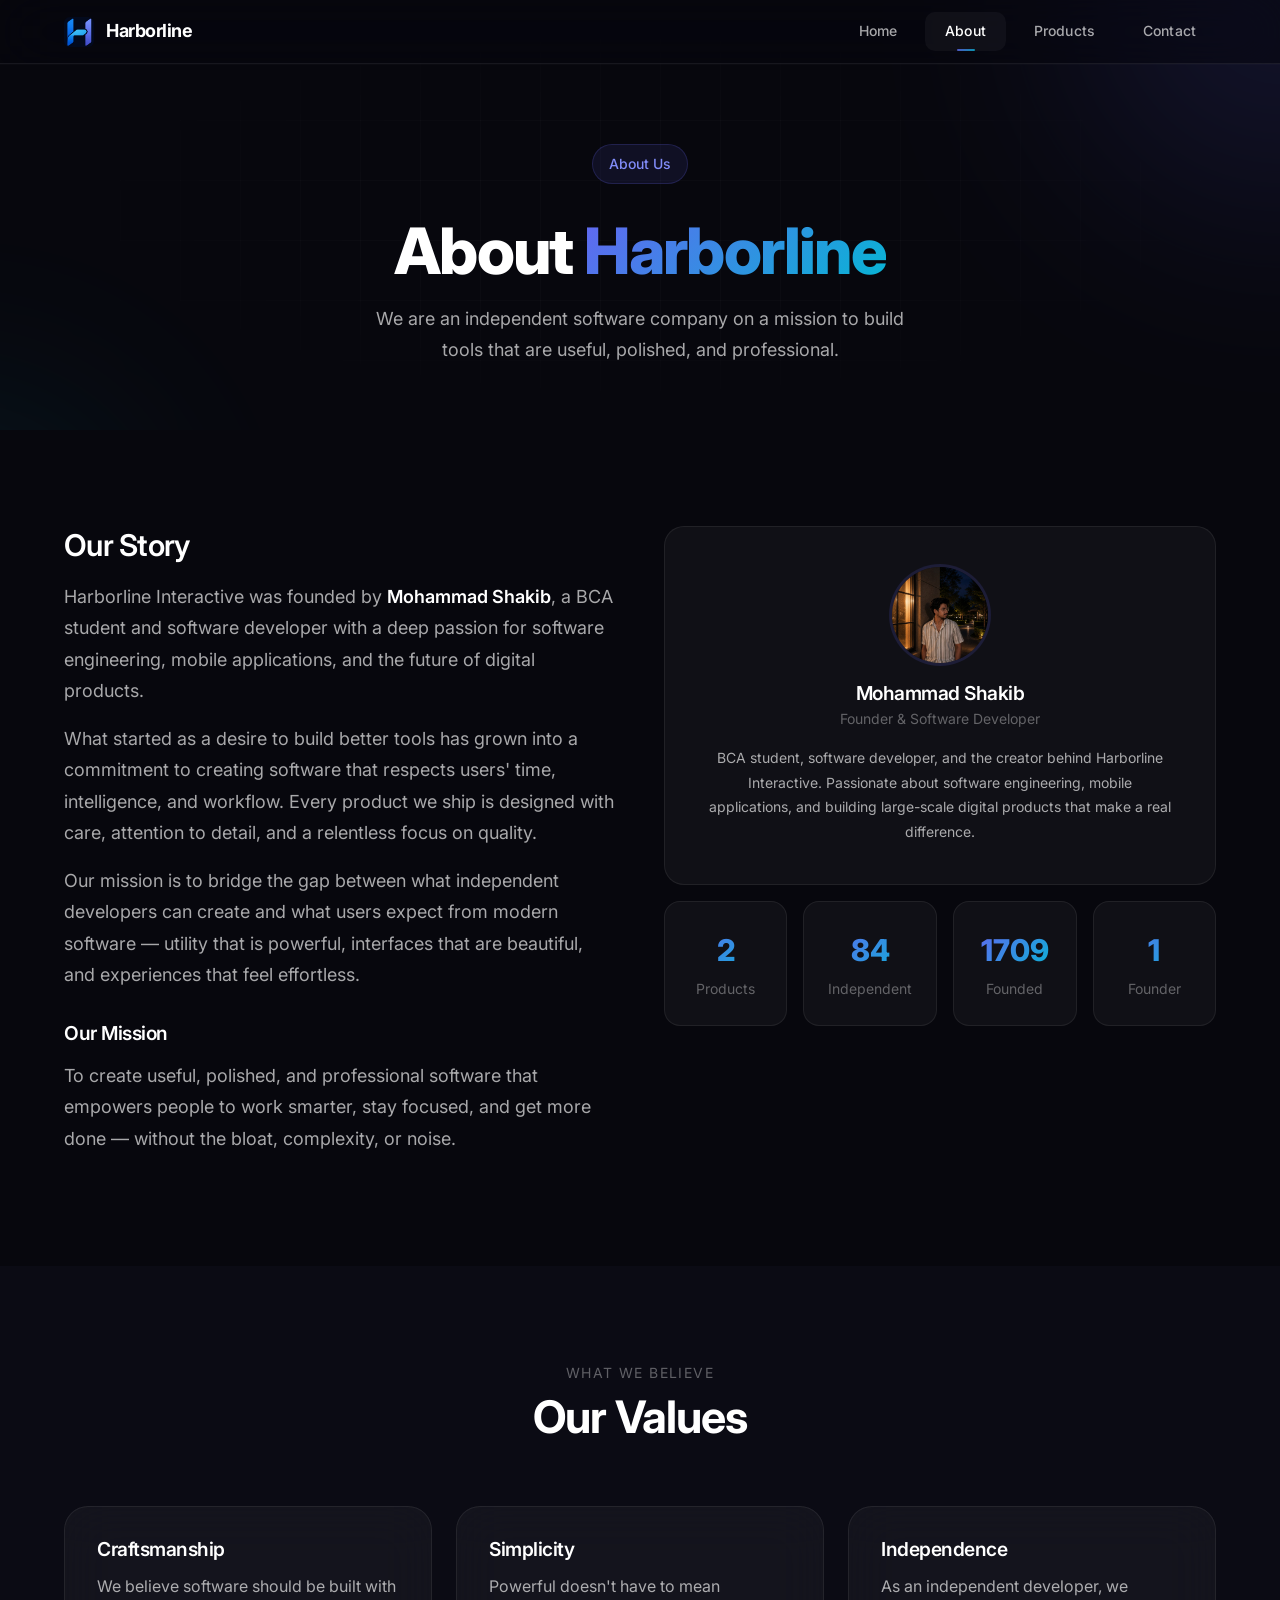
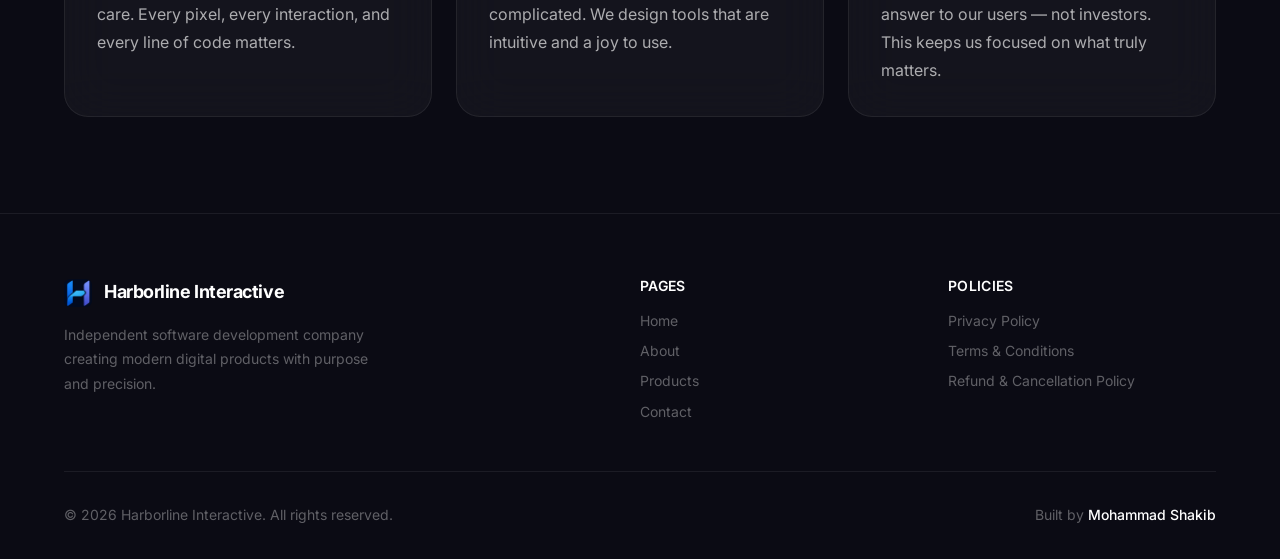
==== commit 3f2b7ae1: "Replace MS avatar with Shakib-cine-pic on About page" ====
--- a/about.html
+++ b/about.html
@@ -82,7 +82,7 @@
         <div>
           <div class="reveal reveal-delay-1">
             <div class="about-founder">
-              <div class="about-founder-avatar" aria-hidden="true">MS</div>
+              <img src="assets/images/Shakib-cine-pic.jpeg" alt="Mohammad Shakib" class="about-founder-avatar">
               <h3 class="heading-4">Mohammad Shakib</h3>
               <p class="founder-title">Founder &amp; Software Developer</p>
               <p class="founder-bio">
--- a/css/style.css
+++ b/css/style.css
@@ -759,17 +759,6 @@
   margin-bottom: var(--space-6);
 }
 
-.product-card-logo {
-  display: inline-block;
-  margin-bottom: var(--space-5);
-}
-
-.product-card-logo img {
-  height: 44px;
-  width: auto;
-  border-radius: var(--radius-sm);
-}
-
 .product-features {
   display: grid;
   gap: var(--space-3);
@@ -804,29 +793,20 @@
   position: relative;
   border-radius: 16px;
   overflow: hidden;
-  min-height: 260px;
-  display: flex;
-  align-items: center;
-  justify-content: center;
   background: linear-gradient(135deg, rgba(99, 102, 241, 0.08), rgba(6, 182, 212, 0.04));
   border: 1px solid var(--color-border-subtle);
 }
 
 /* Banner background system */
 .product-card-banner {
-  position: absolute;
-  inset: 0;
+  position: relative;
   overflow: hidden;
 }
 
 .product-banner-img {
-  position: absolute;
-  inset: -20px;
-  width: calc(100% + 40px);
-  height: calc(100% + 40px);
-  object-fit: cover;
-  filter: blur(16px) brightness(0.55);
-  opacity: 0.85;
+  display: block;
+  width: 100%;
+  height: auto;
   pointer-events: none;
   user-select: none;
 }
@@ -836,25 +816,10 @@
   inset: 0;
   background: linear-gradient(
     135deg,
-    rgba(7, 7, 13, 0.55) 0%,
-    rgba(7, 7, 13, 0.2) 50%,
-    rgba(7, 7, 13, 0.4) 100%
+    rgba(7, 7, 13, 0.1) 0%,
+    transparent 50%,
+    rgba(7, 7, 13, 0.05) 100%
   );
-}
-
-.product-card-logo-wrapper {
-  position: relative;
-  z-index: 1;
-  display: flex;
-  align-items: center;
-  justify-content: center;
-  padding: var(--space-8);
-}
-
-.product-card-logo-wrapper img {
-  max-width: 120px;
-  height: auto;
-  filter: drop-shadow(0 4px 16px rgba(0, 0, 0, 0.4));
 }
 
 /* Products page — banner screenshot card */
@@ -862,75 +827,16 @@
   position: relative;
   border-radius: 20px;
   overflow: hidden;
-  min-height: 300px;
-  display: flex;
-  align-items: center;
-  justify-content: center;
   border: 1px solid var(--color-border);
   background: var(--color-bg);
   margin-bottom: var(--space-10);
 }
 
 .product-screenshot-card .product-card-banner {
-  position: absolute;
-  inset: 0;
-}
-
-.product-screenshot-card .product-content {
   position: relative;
-  z-index: 1;
-  text-align: center;
-  padding: var(--space-10);
-}
-
-.product-screenshot-card .product-content img {
-  max-width: 100px;
-  height: auto;
-  margin: 0 auto var(--space-4);
-  filter: drop-shadow(0 4px 16px rgba(0, 0, 0, 0.4));
-}
-
-.product-screenshot-card .product-content p {
-  color: var(--color-text-secondary);
-  font-size: var(--text-sm);
-}
-
-/* Legacy placeholder (kept for safety) */
-.product-screenshot-placeholder {
-  width: 100%;
-  height: 100%;
-  min-height: 240px;
-  display: flex;
-  flex-direction: column;
-  align-items: center;
-  justify-content: center;
-  gap: var(--space-4);
-  color: var(--color-text-tertiary);
-  font-size: var(--text-sm);
-  padding: var(--space-8);
-  text-align: center;
-}
-
-.product-screenshot-placeholder .placeholder-icon {
-  width: 64px;
-  height: 64px;
-  border-radius: var(--radius-lg);
-  display: flex;
-  align-items: center;
-  justify-content: center;
-  font-size: var(--text-2xl);
-  font-weight: 700;
-}
-
-.placeholder-icon-primary {
-  background: rgba(99, 102, 241, 0.15);
-  color: var(--color-accent-light);
-}
-
-.placeholder-icon-cyan {
-  background: rgba(6, 182, 212, 0.15);
-  color: var(--color-cyan-light);
-}
+}
+
+
 
 /* --------------------------------------------------------------------------
    10.  Feature Grid — Refined (Products page)
@@ -942,7 +848,7 @@
 }
 
 .feature-item {
-  padding: var(--space-6) var(--space-7);
+  padding: var(--space-6) var(--space-8);
   border-radius: 18px;
   background: var(--color-surface-glass);
   border: 1px solid var(--color-border);
@@ -1054,14 +960,9 @@
   width: 96px;
   height: 96px;
   border-radius: 50%;
-  background: var(--color-gradient-1);
+  object-fit: cover;
+  display: block;
   margin: 0 auto var(--space-5);
-  display: flex;
-  align-items: center;
-  justify-content: center;
-  font-size: var(--text-3xl);
-  font-weight: 700;
-  color: white;
   box-shadow: 0 0 0 3px rgba(99, 102, 241, 0.15);
 }
 
@@ -1149,22 +1050,6 @@
   margin-bottom: var(--space-4);
 }
 
-.product-full-header .product-logo-header {
-  display: block;
-  margin: 0 auto var(--space-5);
-  height: 56px;
-  width: auto;
-}
-
-.product-full-header h2 {
-  margin-bottom: var(--space-3);
-}
-
-.product-full-header p {
-  color: var(--color-text-secondary);
-  line-height: var(--leading-relaxed);
-}
-
 /* --------------------------------------------------------------------------
    13.  Contact Page
    -------------------------------------------------------------------------- */
